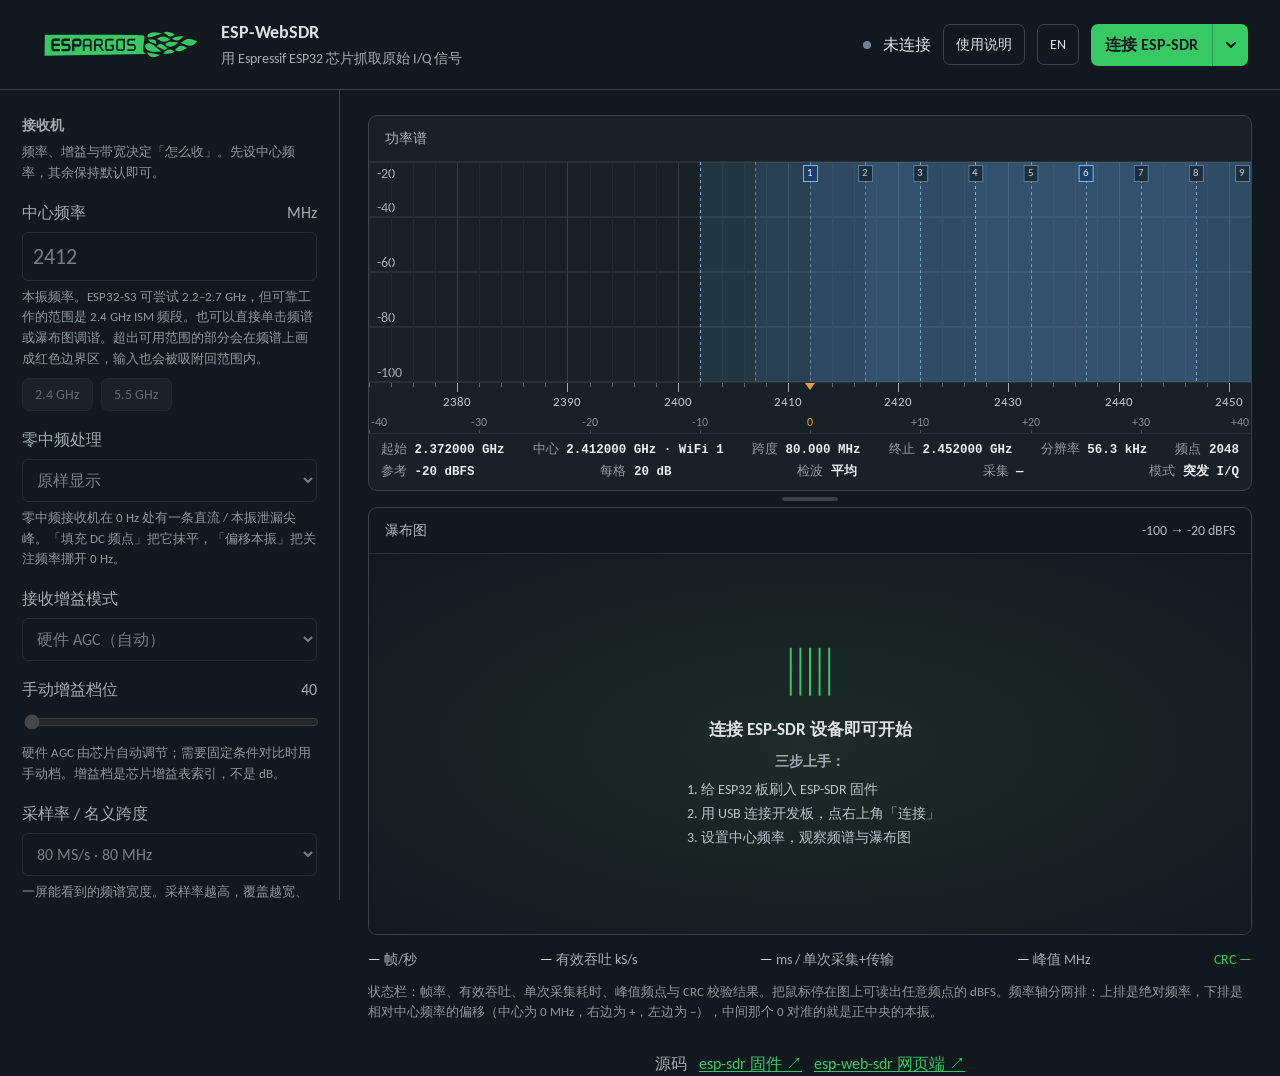
==== sdr/index.html @ feaa1a92 "add sdr/: ESP-WebSDR 中文增强版（频谱查看器 + 固件刷写器） - 上游 ESPARGOS/esp-web-sdr 的中文增强副本，GPL-3.0-or-later，LICENSE" ====
<!doctype html>
<html lang="zh-CN">
<head>
<meta charset="utf-8">
<meta name="viewport" content="width=device-width,initial-scale=1">
<title data-i18n="app.title">ESP-WebSDR · ESP32 频谱查看器</title>
<link rel="icon" type="image/png" sizes="194x194" href="favicon-194x194.png">
<link rel="icon" type="image/png" sizes="32x32" href="favicon-32x32.png">
<link rel="icon" type="image/png" sizes="16x16" href="favicon-16x16.png">
<link rel="stylesheet" href="fonts.css">
<link rel="stylesheet" href="style.css">
<script defer src="i18n.js"></script>
<script defer src="radio.js"></script>
<script defer src="app.js"></script>
<script defer src="ui.js"></script>
</head>
<body>

<header>
  <div class="brand">
    <a href="https://espargos.net/" aria-label="ESPARGOS 官网" data-i18n-aria="brand.home"><img class="brand-logo" src="espargos-logo.svg" alt="ESPARGOS" width="175" height="35"></a>
    <div>
      <h1>ESP-WebSDR</h1>
      <span data-i18n="brand.subtitle">用 Espressif ESP32 芯片抓取原始 I/Q 信号</span>
    </div>
  </div>
  <div class="connection">
    <span id="light"></span>
    <span id="status">未连接</span>
    <div id="chipIdentity" class="chip-identity" hidden>
      <span id="deviceModel" aria-live="polite" aria-describedby="chipStats" tabindex="0" hidden></span>
      <div id="chipStats" role="tooltip" hidden></div>
    </div>
    <span id="baudStatus" hidden></span>
    <button id="guideToggle" class="ghost" type="button" aria-controls="helpPanel" aria-expanded="false" data-i18n="header.guide" data-i18n-title="header.guideTitle" title="显示 / 隐藏使用说明">使用说明</button>
    <button id="langToggle" class="ghost" type="button" data-i18n="header.lang" data-i18n-title="header.langTitle" title="切换为英文界面">EN</button>
    <div class="connect-buttons">
      <button id="connect">连接 ESP-SDR</button>
      <button id="choosePort" type="button" aria-label="连接选项" data-i18n-aria="conn.menuAria" title="连接选项" aria-haspopup="menu" aria-expanded="false" aria-controls="connectMenu"><svg width="12" height="8" viewBox="0 0 12 8" aria-hidden="true"><path d="m2 2 4 4 4-4" fill="none" stroke="currentColor" stroke-width="2" stroke-linecap="round" stroke-linejoin="round"/></svg></button>
      <div id="connectMenu" role="menu" aria-label="连接选项" data-i18n-aria="conn.menuAria" hidden>
        <button id="openRecent" type="button" role="menuitem" data-i18n="conn.last">连接上次使用的设备</button>
        <button id="openOther" type="button" role="menuitem" data-i18n="conn.choose">选择串口…</button>
        <a id="openFlasher" role="menuitem" href="flash.html" target="_blank" rel="noopener noreferrer" data-i18n="conn.flash">刷写固件…</a>
      </div>
    </div>
  </div>
</header>

<!-- 使用说明：由右上角「使用说明」按钮展开，纯静态内容，不参与无线电逻辑 -->
<section id="helpPanel" hidden aria-labelledby="helpTitle">
  <h2 id="helpTitle" data-i18n="help.title">使用说明</h2>
  <div class="help-grid">
    <article>
      <h3 data-i18n="help.what.h">这是什么</h3>
      <p data-i18n="help.what.p">ESP-WebSDR 是一个纯浏览器端的频谱查看器。它通过 WebSerial 直接读串口，把 ESP32 芯片内部那条未公开的原始 I/Q 采样通道变成一台低成本的 2.4 GHz 软件无线电接收机；不经过任何服务器，数据不离开本机。</p>
    </article>
    <article>
      <h3 data-i18n="help.steps.h">三步上手</h3>
      <ol>
        <li data-i18n="help.step1">把开发板用 USB 接到电脑（优先使用板上的原生 USB 口，而不是 CH340/CP2102 那种串口桥）。</li>
        <li data-i18n="help.step2">打开「刷写固件…」，选择与芯片匹配的固件并写入。刷好后拔下设备等 5 秒再插回。</li>
        <li data-i18n="help.step3">回到本页点右上角「连接 ESP-SDR」，然后设置中心频率，频谱与瀑布图就会开始刷新。</li>
      </ol>
    </article>
    <article>
      <h3 data-i18n="help.params.h">参数怎么选</h3>
      <p data-i18n="help.params.p1">只看 2.4 GHz 有没有信号、想快速摸清环境：用「片上频谱」，80 MS/s 覆盖整段 ISM，配合 1024 或 2048 频点。</p>
      <p data-i18n="help.params.p2">想看清某个窄带信号、或需要原始 I/Q 自己做处理：用「I/Q 流」，降低采样率（例如 20 MS/s）能让每帧更长、更连续。</p>
      <p data-i18n="help.params.p3">信号弱：先确认增益（硬件 AGC 或手动调高），再考虑缩小模拟带宽压低底噪，最后才用迹线平均。</p>
    </article>
    <article>
      <h3 data-i18n="help.limits.h">重要限制</h3>
      <ul>
        <li data-i18n="help.limits.1">数据是间断的：串口带宽远小于射频采样率，除个别芯片的连续模式外，两次采集之间会丢信号，因此不适合解调连续数据。</li>
        <li data-i18n="help.limits.2">频段有限：只有 2.4 GHz 附近（ESP32-C5 额外支持 5 GHz），收不到 433 MHz、HF 或卫星信号。</li>
        <li data-i18n="help.limits.3">增益与功率未标定：dBFS 数值是相对值，不能当作绝对功率计量。</li>
        <li data-i18n="help.limits.4">仅接收：项目不提供发射实现。接收本身一般无需许可，但发射或干扰在多数地区违法。</li>
        <li data-i18n="help.limits.5">需要桌面浏览器：WebSerial 只在 Chrome、Edge、Firefox 桌面版可用，并且必须通过 HTTPS 或 localhost 打开。</li>
      </ul>
    </article>
    <article>
      <h3 data-i18n="help.faq.h">常见问题</h3>
      <dl class="faq">
        <dt data-i18n="help.faq.q1">连接失败或一直显示「未连接」？</dt>
        <dd data-i18n="help.faq.a1">确认没有别的程序占用串口（串口监视器、esptool、其他 SDR 软件）；确认已刷入 ESP-SDR 固件；插拔一次让板子复位；必要时按住 BOOT 再插入以进入下载模式重新刷写。</dd>
        <dt data-i18n="help.faq.q2">出现 CRC 错误或采样丢失？</dt>
        <dd data-i18n="help.faq.a2">页面会自动提示。降低采样率、减小 FFT 频点数、换用原生 USB 口、或按提示切换到 1 MBaud 串口速率通常都能改善。</dd>
        <dt data-i18n="help.faq.q3">频谱只有一条中间尖峰、看不到信号？</dt>
        <dd data-i18n="help.faq.a3">那是零中频的直流泄漏，正常现象。点击频谱或瀑布图可以把关注频率移开 0 Hz，也可以在「零中频处理」里选择填充 DC 频点。</dd>
        <dt data-i18n="help.faq.q4">支持哪些芯片？</dt>
        <dd data-i18n="help.faq.a4">ESP32、ESP32-S2、ESP32-S3、ESP32-C2/C3/C5/C6/C61、ESP32-H2、ESP32-S31 均可刷入 ESP-SDR；具体可用采样率、带宽与片上频谱能力由固件协商决定。</dd>
        <dt data-i18n="help.faq.q5">中间出现一块 20 MHz 宽的平坦台地？</dt>
        <dd data-i18n="help.faq.a5">那不是信号，是接收通道的模拟滤波器通带。当「模拟带宽」比「采样率 / 名义跨度」窄时，两侧会被接收机自己削掉，只剩中间这一条。判据：改中心频率它跟着走、改模拟带宽它的边缘跟着动，就是滤波器；勾选「全开」即可看到整个跨度。</dd>
        <dt data-i18n="help.faq.q6">怎么看信号占的是哪个 WiFi 信道？</dt>
        <dd data-i18n="help.faq.a6">打开「显示 2.4G WiFi 信道」，频谱上会按 20 MHz 画出信道 1–14 并标号，1/6/11 高亮（唯一互不重叠的组合）。信号压在哪条色带里就是哪个信道；鼠标悬停与「中心」读数也会直接报出信道号。</dd>
      </dl>
    </article>
    <article>
      <h3 data-i18n="help.about.h">关于本页</h3>
      <p data-i18n="help.about.p">本页是上游项目 esp-web-sdr 的中文增强版：补上了中文界面、每个控件的说明和这份指南，无线电协议与信号处理逻辑未做改动。上游项目由 ESPARGOS 团队以 GPL-3.0-or-later 发布。</p>
    </article>
  </div>
</section>

<main>
<aside>
  <div class="eyebrow" data-i18n="aside.receiver">接收机</div>
  <p class="desc" data-i18n="desc.receiver">频率、增益与带宽决定「怎么收」。先设中心频率，其余保持默认即可。</p>

  <label><span class="lbl" data-i18n="freq.label">中心频率</span> <span data-i18n="freq.unit">MHz</span><input id="frequency" type="number" min="100" max="6000" step="1" value="2412"></label>
  <p class="desc" data-i18n="desc.freq">本振频率。ESP32-S3 可尝试 2.2–2.7 GHz，但可靠工作的范围是 2.4 GHz ISM 频段。也可以直接单击频谱或瀑布图调谐。</p>
  <p id="freqNote" class="note warn" hidden></p>
  <div class="presets">
    <button data-freq="2412" data-i18n="freq.preset24">2.4 GHz</button>
    <button data-freq="5500" data-i18n="freq.preset55">5.5 GHz</button>
  </div>

  <label title="ESP32 采用零中频结构，本振就在 0 Hz，频谱中心因此会有一条直流 / 本振泄漏尖峰。" data-i18n-title="dc.hint"><span class="lbl" data-i18n="dc.label">零中频处理</span>
    <select id="dcMode">
      <option value="raw" selected data-i18n="dc.raw">原样显示</option>
      <option value="fill" data-i18n="dc.fill">填充 DC 频点</option>
      <option value="offset" data-i18n="dc.offset">偏移本振（信号离开 0 Hz）</option>
    </select>
  </label>
  <p class="desc" data-i18n="desc.dc">零中频接收机在 0 Hz 处有一条直流 / 本振泄漏尖峰。「填充 DC 频点」把它抹平，「偏移本振」把关注频率挪开 0 Hz。</p>

  <label><span class="lbl" data-i18n="gain.mode">接收增益模式</span>
    <select id="gainMode">
      <option value="HARDWARE" selected data-i18n="gain.agc">硬件 AGC（自动）</option>
      <option value="MANUAL" data-i18n="gain.manual">手动</option>
    </select>
  </label>
  <label><span class="lbl" data-i18n="gain.index">手动增益档位</span> <output id="gainValue">40</output><input id="gain" type="range" min="0" max="0" step="1" value="0" disabled></label>
  <p class="desc" data-i18n="desc.gain">硬件 AGC 由芯片自动调节；需要固定条件对比时用手动档。增益档是芯片增益表索引，不是 dB。</p>
  <p id="gainStatus" class="note"></p>

  <div id="bandwidthControl" hidden>
    <label><span class="lbl" data-i18n="bw.label">模拟带宽</span> <span data-i18n="bw.unit">MHz</span><input id="bandwidth" type="number" min="13" max="54" step="1" value="20" disabled></label>
    <label class="check"><input id="bandwidthOpen" type="checkbox" disabled><span data-i18n="bw.open">全开</span></label>
    <p class="desc" data-i18n="desc.bandwidth">接收通道的模拟滤波器带宽。越窄底噪越低，但会削掉信号边缘。它比「采样率 / 名义跨度」窄的时候，频谱两侧是被接收机自己削掉的，中间那块平坦台地只是滤波器通带、不是信号。</p>
    <p id="bandwidthNote" class="note warn" hidden></p>
  </div>

  <label><span class="lbl" data-i18n="rate.label">采样率 / 名义跨度</span>
    <select id="rate">
      <option value="4000000">4 MS/s · 4 MHz</option>
      <option value="6400000" disabled>6.4 MS/s · 6.4 MHz</option>
      <option value="8000000">8 MS/s · 8 MHz</option>
      <option value="10000000">10 MS/s · 10 MHz</option>
      <option value="10666667" disabled>10.667 MS/s · 10.667 MHz</option>
      <option value="16000000" disabled>16 MS/s · 16 MHz</option>
      <option value="20000000">20 MS/s · 20 MHz</option>
      <option value="32000000" disabled>32 MS/s · 32 MHz</option>
      <option value="40000000">40 MS/s · 40 MHz</option>
      <option value="80000000" selected>80 MS/s · 80 MHz</option>
    </select>
  </label>
  <p class="desc" data-i18n="desc.rate">一屏能看到的频谱宽度。采样率越高，覆盖越宽、单次采集越短，串口压力也越大。80 MS/s 可覆盖整个 2.4 GHz ISM 频段。</p>

  <div class="capture-modes" role="group" aria-labelledby="captureModeLabel">
    <div id="captureModeLabel" class="eyebrow" data-i18n="capture.mode">捕获模式</div>

    <div id="specControls" hidden>
      <button id="specMode" class="capture-mode" type="button" aria-pressed="false" aria-controls="specOptions" disabled data-i18n="capture.spec">片上频谱（ESP32 端 FFT）</button>
      <p class="desc" data-i18n="desc.spec">由 ESP32 自己算好 FFT 再回传：数据量小、刷新快；部分芯片还能连续采集射频。</p>
      <div id="specOptions" class="capture-options" hidden>
        <label><span class="lbl" data-i18n="spec.row">瀑布行时间</span>
          <select id="specRow" disabled>
            <option value="0" selected data-i18n="spec.rowEvery">每帧频谱</option>
            <option value="10" data-i18n="spec.row10">10 ms · 取最大</option>
            <option value="50" data-i18n="spec.row50">50 ms · 取最大</option>
          </select>
        </label>
        <label><span class="lbl" data-i18n="spec.detector">检波方式</span>
          <select id="specDetector" disabled>
            <option value="mean" selected data-i18n="spec.detMean">平均（同突发模式）</option>
            <option value="max" data-i18n="spec.detMax">最大保持（突发、跳变）</option>
          </select>
        </label>
        <p id="specNote" class="note" hidden></p>
        <p class="note"><span data-i18n="spec.credit">片上频谱由</span> <a href="https://www.z2labs.io" target="_blank" rel="noopener noreferrer">https://www.z2labs.io</a></p>
      </div>
    </div>

    <button id="iqMode" class="capture-mode" type="button" aria-pressed="true" aria-controls="iqControls" data-i18n="capture.iq">I/Q 流（电脑端 FFT）</button>
    <p class="desc" data-i18n="desc.iq">把原始 I/Q 采样传到电脑做 FFT：频点数可调、实现透明，但受串口带宽限制，采样是间断的。</p>
    <div id="iqControls" class="capture-options">
      <label id="fftControl"><span class="lbl" data-i18n="fft.bins">FFT 频点数</span>
        <select id="fft">
          <option>256</option>
          <option>512</option>
          <option>1024</option>
          <option selected>2048</option>
          <option>4096</option>
        </select>
      </label>
      <label><span class="lbl" data-i18n="iq.bits">WebSerial I/Q 位深</span>
        <select id="bits">
          <option value="8" data-i18n="bits.8">8 + 8 位（更快）</option>
          <option value="10" data-i18n="bits.10">10 + 10 位（动态更大）</option>
        </select>
      </label>
      <p class="desc" data-i18n="desc.fft">频点数越大，频率分辨率越高（RBW 越细），但每帧需要更多采样，刷新率下降。2048 是通用折中。</p>
      <p class="desc" data-i18n="desc.bits">8+8 位传输更快，适合高采样率；10+10 位量化噪声更低，弱信号更清楚。</p>
    </div>
  </div>

  <div class="divider"></div>
  <div class="eyebrow" data-i18n="display.title">显示</div>

  <label><span class="lbl" data-i18n="display.floor">底噪（Floor）</span> <output id="floorValue">−100 dBFS</output><input id="floor" type="range" min="-140" max="-40" value="-100"></label>
  <label><span class="lbl" data-i18n="display.range">动态范围（Range）</span> <output id="rangeValue">80 dB</output><input id="range" type="range" min="20" max="120" value="80"></label>
  <p class="desc" data-i18n="desc.floorRange">底噪决定瀑布图颜色从哪里开始，动态范围决定颜色覆盖多少 dB。开启「自动缩放」会按当前噪声自动调整。</p>

  <label><span class="lbl" data-i18n="display.average">迹线平均</span>
    <select id="average">
      <option value="0" data-i18n="avg.off">关闭</option>
      <option selected value="0.3" data-i18n="avg.short">短</option>
      <option value="0.65" data-i18n="avg.medium">中</option>
      <option value="0.9" data-i18n="avg.high">强</option>
    </select>
  </label>
  <p class="desc" data-i18n="desc.average">对相邻帧做指数平均，噪声更稳、弱信号更明显，但会掩盖快速变化。</p>

  <label class="check"><input id="hold" type="checkbox"><span data-i18n="display.hold">最大保持</span></label>
  <p class="desc" data-i18n="desc.hold">逐频点保留历史最大值，用来发现间歇性突发（如蓝牙广播）。</p>
  <label class="check"><input id="autoscale" type="checkbox"><span data-i18n="display.autoscale">自动缩放纵轴</span></label>
  <label class="check"><input id="wifiChannels" type="checkbox" checked><span data-i18n="display.wifi">显示 2.4G WiFi 信道</span></label>
  <p class="desc" data-i18n="desc.wifi">在频谱上标出 2.4 GHz WiFi 的 1–14 信道（每个约 20 MHz 宽）。1、6、11 三个互不重叠，图中高亮，最值得关注；信号落在哪条色带里，就说明它占着哪个信道。鼠标停在频谱上还会直接报出信道号。</p>

  <div class="actions">
    <button id="pause" disabled data-i18n="action.pause">暂停</button>
    <button id="clear" data-i18n="action.clear">清除</button>
  </div>
</aside>

<section class="display">
  <div id="error" role="alert" hidden></div>
  <div id="serialWarning" role="status" aria-live="polite" hidden><span id="serialWarningText"></span> <button id="lowerBaud" type="button">切换到 1 MBaud</button></div>
  <div id="tuningWarning" role="status" hidden></div>

  <div class="chart">
    <div class="charthead"><span data-i18n="chart.power">功率谱</span><span id="cursor"></span></div>
    <canvas id="spectrum" aria-label="接收功率谱"></canvas>
    <div id="axis" class="axis"><canvas id="axisCanvas" aria-label="频率轴：上排是绝对频率，下排是相对中心频率的偏移（MHz，中心为 0，右正左负）；滚轮缩放，拖动平移，双击回到全跨度"></canvas></div>
    <div id="meas" style="display:flex;flex-wrap:wrap;justify-content:space-between;gap:4px 18px;padding:7px 12px 9px;border-top:1px solid #293135;font:12.5px/1.45 Consolas,ui-monospace,monospace;color:#8f9ca2"></div>
  </div>

  <div id="splitter" title="拖动：调整频谱 / 瀑布图高度 · 双击：恢复默认"></div>

  <div class="chart waterfall">
    <div class="charthead"><span data-i18n="chart.waterfall">瀑布图 </span><span id="scale">−100 → −20 dBFS</span></div>
    <canvas id="waterfall" aria-label="接收瀑布图历史"></canvas>
    <div id="empty">
      <div class="empty-icon">▥</div>
      <h2 data-i18n="empty.title">连接 ESP-SDR 设备即可开始</h2>
      <p class="empty-steps"><b data-i18n="empty.lead">三步上手：</b></p>
      <ol class="empty-list">
        <li data-i18n="empty.step1">给 ESP32 板刷入 ESP-SDR 固件</li>
        <li data-i18n="empty.step2">用 USB 连接开发板，点右上角「连接」</li>
        <li data-i18n="empty.step3">设置中心频率，观察频谱与瀑布图</li>
      </ol>
    </div>
  </div>

  <footer>
    <div><b id="fps">—</b> <span id="fpsLabel" data-i18n="footer.frames">帧/秒</span></div>
    <div><b id="throughput">—</b> <span id="throughputLabel" data-i18n="footer.ksps">有效吞吐 kS/s</span></div>
    <div><b id="latency">—</b> <span id="latencyLabel" data-i18n="footer.latencyIq">ms / 单次采集+传输</span></div>
    <div><b id="peak">—</b> <span data-i18n="footer.peak">峰值 MHz</span></div>
    <div id="crc">CRC —</div>
    <nav class="source-links" aria-label="GitHub 源码">
      <span data-i18n="footer.source">源码</span>
      <a href="https://github.com/ESPARGOS/esp-sdr" target="_blank" rel="noopener noreferrer" data-i18n="footer.espSdr">esp-sdr 固件 ↗</a>
      <a href="https://github.com/ESPARGOS/esp-web-sdr" target="_blank" rel="noopener noreferrer" data-i18n="footer.espWebSdr">esp-web-sdr 网页端 ↗</a>
    </nav>
  </footer>
  <p class="desc footer-desc" data-i18n="desc.footer">状态栏：帧率、有效吞吐、单次采集耗时、峰值频点与 CRC 校验结果。把鼠标停在图上可读出任意频点的 dBFS。</p>
</section>
</main>

</body>
</html>
---- sdr/fonts.css ----
/* Carlito (Latin), from Google Fonts; licensed under the SIL Open Font License.
Copyright 2013 The Carlito Project Authors (https://github.com/googlefonts/carlito), with Reserved Font Name "Carlito"


This Font Software is licensed under the SIL Open Font License, Version 1.1.
This license is copied below, and is also available with a FAQ at:
https://scripts.sil.org/OFL


-----------------------------------------------------------
SIL OPEN FONT LICENSE Version 1.1 - 26 February 2007
-----------------------------------------------------------

PREAMBLE
The goals of the Open Font License (OFL) are to stimulate worldwide
development of collaborative font projects, to support the font creation
efforts of academic and linguistic communities, and to provide a free and
open framework in which fonts may be shared and improved in partnership
with others.

The OFL allows the licensed fonts to be used, studied, modified and
redistributed freely as long as they are not sold by themselves. The
fonts, including any derivative works, can be bundled, embedded, 
redistributed and/or sold with any software provided that any reserved
names are not used by derivative works. The fonts and derivatives,
however, cannot be released under any other type of license. The
requirement for fonts to remain under this license does not apply
to any document created using the fonts or their derivatives.

DEFINITIONS
"Font Software" refers to the set of files released by the Copyright
Holder(s) under this license and clearly marked as such. This may
include source files, build scripts and documentation.

"Reserved Font Name" refers to any names specified as such after the
copyright statement(s).

"Original Version" refers to the collection of Font Software components as
distributed by the Copyright Holder(s).

"Modified Version" refers to any derivative made by adding to, deleting,
or substituting -- in part or in whole -- any of the components of the
Original Version, by changing formats or by porting the Font Software to a
new environment.

"Author" refers to any designer, engineer, programmer, technical
writer or other person who contributed to the Font Software.

PERMISSION & CONDITIONS
Permission is hereby granted, free of charge, to any person obtaining
a copy of the Font Software, to use, study, copy, merge, embed, modify,
redistribute, and sell modified and unmodified copies of the Font
Software, subject to the following conditions:

1) Neither the Font Software nor any of its individual components,
in Original or Modified Versions, may be sold by itself.

2) Original or Modified Versions of the Font Software may be bundled,
redistributed and/or sold with any software, provided that each copy
contains the above copyright notice and this license. These can be
included either as stand-alone text files, human-readable headers or
in the appropriate machine-readable metadata fields within text or
binary files as long as those fields can be easily viewed by the user.

3) No Modified Version of the Font Software may use the Reserved Font
Name(s) unless explicit written permission is granted by the corresponding
Copyright Holder. This restriction only applies to the primary font name as
presented to the users.

4) The name(s) of the Copyright Holder(s) or the Author(s) of the Font
Software shall not be used to promote, endorse or advertise any
Modified Version, except to acknowledge the contribution(s) of the
Copyright Holder(s) and the Author(s) or with their explicit written
permission.

5) The Font Software, modified or unmodified, in part or in whole,
must be distributed entirely under this license, and must not be
distributed under any other license. The requirement for fonts to
remain under this license does not apply to any document created
using the Font Software.

TERMINATION
This license becomes null and void if any of the above conditions are
not met.

DISCLAIMER
THE FONT SOFTWARE IS PROVIDED "AS IS", WITHOUT WARRANTY OF ANY KIND,
EXPRESS OR IMPLIED, INCLUDING BUT NOT LIMITED TO ANY WARRANTIES OF
MERCHANTABILITY, FITNESS FOR A PARTICULAR PURPOSE AND NONINFRINGEMENT
OF COPYRIGHT, PATENT, TRADEMARK, OR OTHER RIGHT. IN NO EVENT SHALL THE
COPYRIGHT HOLDER BE LIABLE FOR ANY CLAIM, DAMAGES OR OTHER LIABILITY,
INCLUDING ANY GENERAL, SPECIAL, INDIRECT, INCIDENTAL, OR CONSEQUENTIAL
DAMAGES, WHETHER IN AN ACTION OF CONTRACT, TORT OR OTHERWISE, ARISING
FROM, OUT OF THE USE OR INABILITY TO USE THE FONT SOFTWARE OR FROM
OTHER DEALINGS IN THE FONT SOFTWARE.

*/
@font-face{font-family:Carlito;font-style:normal;font-weight:400;font-display:swap;src:url([data-uri]) format("woff2")}
@font-face{font-family:Carlito;font-style:normal;font-weight:700;font-display:swap;src:url([data-uri]) format("woff2")}
---- sdr/style.css ----
:root{color-scheme:dark;--bg:#11191e;--panel:#293135;--line:#394348;--muted:#a1adb2;--accent:#37c964}*{box-sizing:border-box}body{margin:0;background:var(--bg);color:#dee2e6;font:16px/1.5 Carlito,"Segoe UI",Roboto,"Helvetica Neue",Arial,"Noto Sans","Liberation Sans",sans-serif}header{height:90px;border-bottom:1px solid var(--line);display:flex;align-items:center;justify-content:space-between;padding:0 32px}.brand{display:flex;align-items:center;gap:14px}.mark{font-size:36px;color:var(--accent)}h1{font-size:22px;margin:0;font-weight:650}.brand div>span{color:var(--muted);font-size:14px;letter-spacing:0}.connection{display:flex;align-items:center;gap:12px}#light{width:8px;height:8px;background:#718096;border-radius:50%}#light.on{background:var(--accent);box-shadow:0 0 12px #37c96470}button,input,select{font:inherit}button{border:1px solid var(--line);border-radius:7px;background:#293135;color:#dee2e6;padding:9px 14px;cursor:pointer}button:hover{border-color:var(--accent)}button:disabled{opacity:.4;cursor:default}#connect{background:var(--accent);color:#11191e;border:0;font-weight:650}main{display:grid;grid-template-columns:340px minmax(0,1fr);max-width:1920px;margin:auto}aside{padding:25px 22px;border-right:1px solid var(--line)}.eyebrow{font-size:14px;letter-spacing:0;color:var(--muted);font-weight:650}label{display:block;font-size:16px;color:#c0c9cd;margin-top:17px}label>span,output{float:right;color:var(--muted)}input[type=number],select{display:block;min-width:0;font-size:16px;width:100%;background:#11191e;color:#dee2e6;border:1px solid var(--line);border-radius:6px;padding:10px;margin-top:7px}input[type=number]{font:22px Carlito,"Segoe UI",Roboto,"Helvetica Neue",Arial,"Noto Sans","Liberation Sans",sans-serif}input[type=range]{width:100%;accent-color:var(--accent);margin-top:12px}.quiet{padding:4px 0;border:0;background:none;color:var(--accent);font-size:14px}.presets,.actions,.pair{display:flex;gap:8px}.presets{margin-top:8px}.presets button{font-size:14px;padding:5px 12px}.pair label{width:50%}.actions{margin-top:12px}.actions button{flex:1;padding:8px;font-size:14px}.divider{border-top:1px solid var(--line);margin:24px 0 20px}.check{display:flex;gap:8px;align-items:center}.check input{accent-color:var(--accent)}.note{font-size:14px;color:var(--muted);line-height:1.7}.note{margin-top:22px}a{color:var(--accent);font-size:14px}.display{padding:25px 28px;min-width:0}.chart{background:#182126;border:1px solid var(--line);border-radius:9px;overflow:hidden;margin-bottom:14px;position:relative}.charthead{display:flex;justify-content:space-between;padding:12px 16px;font-size:14px;letter-spacing:0;color:#aab6bb;border-bottom:1px solid #293135}.charthead small{font-size:14px;letter-spacing:0;color:#94a2a8;margin-left:10px}canvas{display:block;width:100%}#spectrum{height:220px;cursor:crosshair}#waterfall{height:380px}.axis{display:flex;justify-content:space-between;font:14px Carlito,"Segoe UI",Roboto,"Helvetica Neue",Arial,"Noto Sans","Liberation Sans",sans-serif;padding:8px 12px;color:var(--muted);border-top:1px solid #293135}.waterfall{background:#11191e}#empty{position:absolute;inset:45px 0 0;display:flex;flex-direction:column;align-items:center;justify-content:center;text-align:center;padding:20px;background:radial-gradient(ellipse,#293b3288,transparent)}#empty[hidden]{display:none}.empty-icon{font-size:48px;color:#37c964}h2{font-size:20px;margin:15px 0 0}#empty p{color:var(--muted);max-width:400px}#empty small{color:#94a2a8}footer{display:flex;justify-content:space-between;gap:15px;flex-wrap:wrap;color:var(--muted);font-size:14px}footer b{color:#dee2e6;font:14px Carlito,"Segoe UI",Roboto,"Helvetica Neue",Arial,"Noto Sans","Liberation Sans",sans-serif}#crc{color:var(--accent)}#error{background:#49242a;border:1px solid #94515d;border-radius:7px;padding:12px;margin-bottom:16px;color:#ffd5da}@media(max-width:850px){header{padding:16px;height:auto;gap:10px}.brand div>span{display:none}.connection{gap:8px;font-size:14px}main{grid-template-columns:1fr}aside{display:grid;grid-template-columns:1fr 1fr;gap:0 16px;border-right:0;border-bottom:1px solid var(--line);padding:18px}.divider,.note,aside>.eyebrow,aside>a{grid-column:1/-1}.display{padding:18px}#cursor{display:none}.charthead{font-size:14px}#waterfall{height:340px}}

@media(max-width:850px){.pair{grid-column:1/-1}.presets{align-self:end}.actions{align-self:center}.brand h1{white-space:nowrap;font-size:18px}.brand{gap:8px}.mark{font-size:28px}.connection{gap:6px}header{padding:12px}.connection button{padding:9px 10px}}
input[type=file]{display:block;width:100%;font-size:14px;margin-top:8px}.note{margin-top:12px}
@media(min-width:851px){aside{max-height:calc(100vh - 90px);overflow-y:auto;scrollbar-color:#394348 #11191e}.display{align-self:start}}

/* ESPARGOS site palette; the transparent logo sits on its dark body color. */
.brand-logo{display:block;width:175px;height:35px;object-fit:contain;background:#11191e}header{background:#11191e}.brand h1{font-size:18px}
@media(max-width:850px){header{flex-wrap:wrap}.brand-logo{width:140px;height:28px}.brand h1{font-size:16px}.connection{margin-left:auto}}

[hidden]{display:none!important}

#rxThreshold{font-size:16px}@media(max-width:850px){#rxTriggerLabel,#triggerStatus{grid-column:1/-1}}

/* Keep larger settings text comfortable on narrow screens. */
aside>*{min-width:0}.pair label{min-width:0;flex:1}.charthead{gap:12px;flex-wrap:wrap}#empty small{font-size:14px}
@media(max-width:550px){aside{grid-template-columns:minmax(0,1fr)}.axis span:nth-child(even){display:none}}

.note:empty{display:none}
/* 模拟带宽小于跨度时的提醒（接收机会自己削掉两侧） */
.note.warn{margin-top:8px;padding:9px 11px;border:1px solid #9c8242;border-radius:7px;background:#44391e;color:#ffe3a0;font-size:12.5px;line-height:1.55}

#deviceModel{font-weight:700;color:var(--accent);white-space:nowrap}.connection{flex-wrap:wrap;justify-content:flex-end}

aside input:disabled,aside select:disabled{opacity:.5;cursor:not-allowed}#error a{font-size:inherit}

#tuningWarning{background:#44391e;border:1px solid #9c8242;border-radius:7px;padding:12px;margin-bottom:16px;color:#ffe3a0}

/* Fit source links in the display's existing bottom padding without adding height. */
.display{position:relative}
.source-links{position:absolute;bottom:1px;left:28px;right:28px;display:flex;justify-content:center;align-items:center;gap:12px;font-size:16px;line-height:22px;white-space:nowrap}
.source-links a{font-size:inherit;white-space:nowrap;text-underline-offset:2px}
.source-links a:hover{color:#dee2e6}
.source-links a:focus-visible{outline:2px solid var(--accent);outline-offset:4px}
@media(max-width:850px){.source-links{bottom:0;left:12px;right:12px;gap:8px;line-height:18px}}

#serialWarning{background:#44391e;border:1px solid #9c8242;border-radius:7px;padding:10px 12px;margin-bottom:14px;color:#ffe3a0;font-size:14px}#serialWarning button{margin-left:8px;padding:4px 10px;font-size:14px}#baudStatus{color:var(--muted);font-size:14px}
#axis{display:block;padding:0}#axisCanvas{height:50px;cursor:grab;user-select:none}#axisCanvas:active{cursor:grabbing}
#tuningWarning{display:none!important}input.offband{border-color:#9c8242!important;color:#ffe3a0}#splitter{height:12px;margin:-12px 0 2px;cursor:row-resize;position:relative;touch-action:none}#splitter::after{content:'';position:absolute;left:50%;top:4px;width:56px;height:4px;margin-left:-28px;border-radius:2px;background:#394348}#splitter:hover::after,#splitter.drag::after{background:var(--accent)}

/* Capture mode buttons keep the active mode's controls directly beneath it. */
.capture-modes{grid-column:1/-1;margin-top:24px}
.capture-mode{width:100%;min-height:54px;margin-top:12px;text-align:left;font-size:18px;font-weight:700;padding:13px 16px}
.capture-mode[aria-pressed=true]{border-color:var(--accent);background:#183b29;box-shadow:inset 4px 0 var(--accent);color:#e5ffed}
.capture-mode:focus-visible{outline:2px solid var(--accent);outline-offset:3px}
.capture-options{padding:0 12px 14px;border-left:2px solid var(--accent);margin:0 0 6px 2px}
.capture-options label:first-child{margin-top:12px}

/* Split connect button and connection actions. */
.connect-buttons{display:inline-flex;align-items:stretch;position:relative}
.connect-buttons #connect{border-radius:7px 0 0 7px}
#choosePort{display:flex;align-items:center;justify-content:center;min-width:36px;padding:9px 10px;border:0;border-left:1px solid #11191e40;border-radius:0 7px 7px 0;background:var(--accent);color:#11191e}
#choosePort:hover:not(:disabled){background:#65d889}
.connect-buttons button:focus-visible{outline:2px solid #dee2e6;outline-offset:2px;position:relative;z-index:1}

#connectMenu{position:absolute;right:0;top:calc(100% + 6px);z-index:10;min-width:210px;padding:5px;background:var(--panel);border:1px solid var(--line);border-radius:7px;box-shadow:0 8px 24px #0006}
#connectMenu[hidden]{display:none}
#connectMenu button,#connectMenu a{display:block;width:100%;padding:9px 12px;border:0;border-radius:4px;background:transparent;color:#dee2e6;text-align:left;text-decoration:none;font:inherit;white-space:nowrap}
#connectMenu button:hover:not(:disabled),#connectMenu a:hover,#connectMenu :focus-visible{background:#394348}

.chip-identity{position:relative}
#deviceModel{cursor:help}
#deviceModel:focus-visible{outline:2px solid var(--accent);outline-offset:4px;border-radius:2px}
#chipStats{display:none;position:absolute;right:0;top:calc(100% + 8px);z-index:20;width:max-content;max-width:min(340px,calc(100vw - 24px));padding:12px 14px;border:1px solid var(--line);border-radius:7px;background:var(--panel);box-shadow:0 8px 24px #0006;color:#dee2e6;font-size:14px;font-weight:400;line-height:1.7;white-space:pre-line;text-align:left}
#chipStats::before{content:'';position:absolute;left:0;right:0;top:-9px;height:9px}
.chip-identity:hover #chipStats:not([hidden]),.chip-identity:focus-within #chipStats:not([hidden]){display:block}

/* ==========================================================================
   中文增强版：控件说明、使用说明面板、语言切换按钮
   ========================================================================== */

/* 页头里的次级按钮（使用说明 / 语言切换） */
.ghost{background:transparent;padding:9px 12px;font-size:14px;white-space:nowrap}
.ghost:hover{border-color:var(--accent);color:var(--accent)}
.ghost[aria-expanded=true]{border-color:var(--accent);color:var(--accent);background:#183b29}

/* 使用说明面板：整宽折叠区，打开时把内容整体下推，不会遮挡频谱 */
#helpPanel{max-width:1920px;margin:auto;padding:22px 32px 8px;border-bottom:1px solid var(--line);background:#151e23}
#helpPanel h2{margin:0 0 14px;font-size:18px}
#helpPanel h3{margin:0 0 6px;font-size:15px;color:var(--accent)}
#helpPanel p,#helpPanel li,#helpPanel dd{font-size:14px;line-height:1.7;color:#b9c3c8;margin:4px 0}
#helpPanel ul,#helpPanel ol{margin:4px 0;padding-left:20px}
#helpPanel dt{font-size:14px;font-weight:650;color:#dee2e6;margin-top:8px}
#helpPanel dd{margin:2px 0 0}
#helpPanel .faq{margin:0}
.help-grid{display:grid;grid-template-columns:repeat(auto-fit,minmax(320px,1fr));gap:6px 30px;align-items:start}
.help-grid article{margin-bottom:14px}

/* 控件下方的一句话说明 */
.desc{font-size:13px;line-height:1.6;color:#8b979d;margin:6px 0 0}
.desc b{color:#c0c9cd}
label+.desc{margin-top:6px}
label>span.lbl{float:none}
.footer-desc{margin:12px 0 0;font-size:12.5px}
/* 页脚下方绝对定位的「源码」链接：给底部留出空间，避免与状态栏说明贴在一起 */
.display{padding-bottom:54px}

/* 空状态里的三步上手 */
#empty h2{font-size:17px;margin:8px 0 0}
.empty-steps{margin:8px 0 0;font-size:14px}
.empty-list{margin:6px 0 0;padding-left:20px;text-align:left;font-size:13.5px;line-height:1.8;color:#b9c3c8}

@media(max-width:850px){
  #helpPanel{padding:16px 14px 6px}
  .ghost{padding:8px 10px}
}
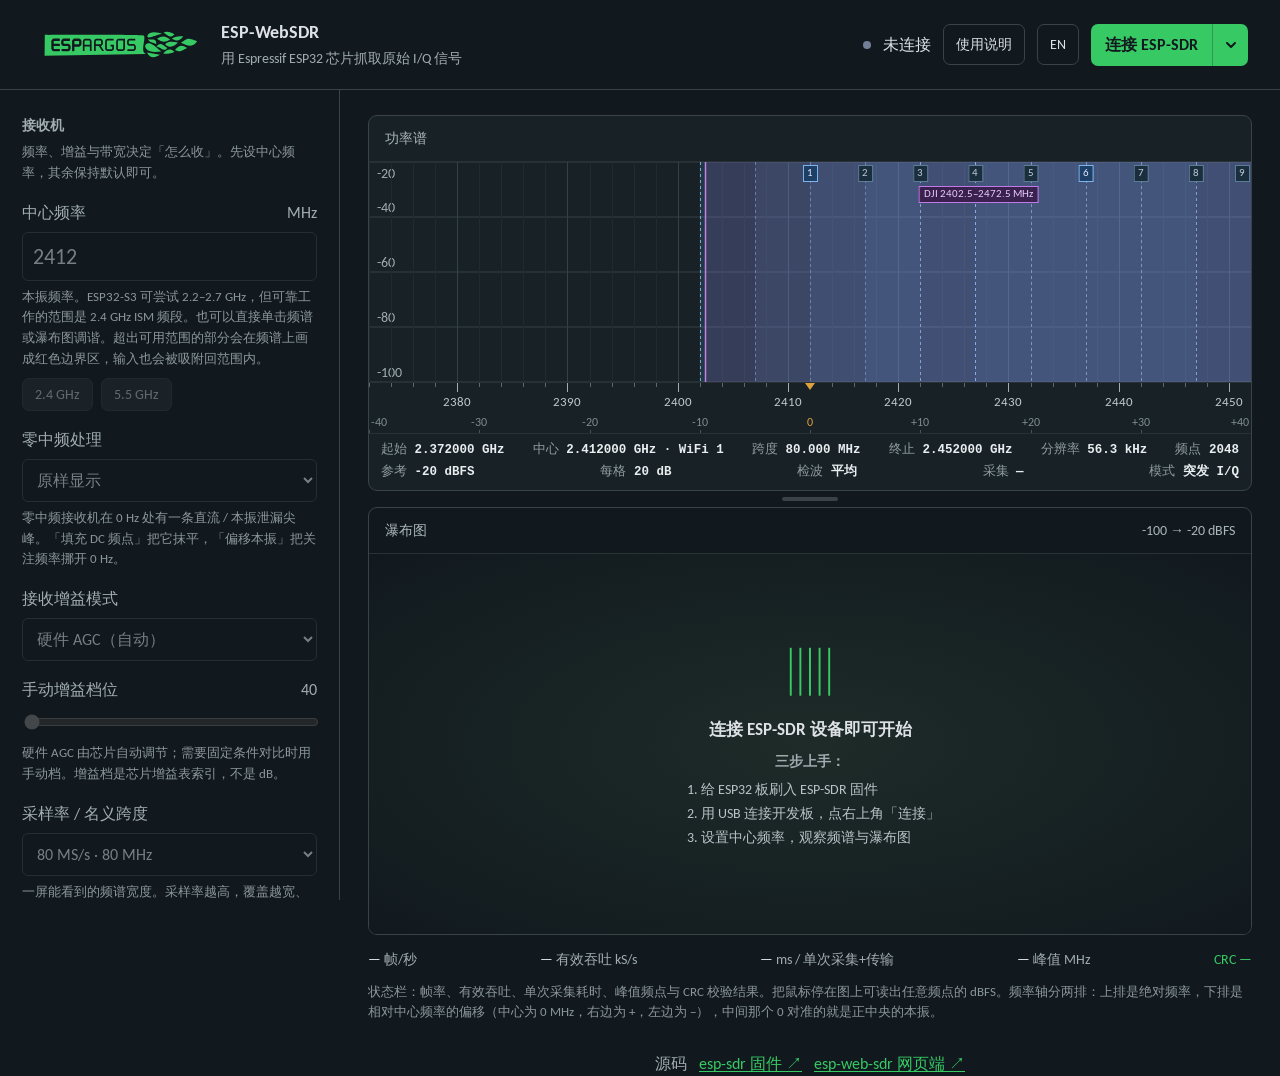
==== commit 0716fef2: "sdr: 新增 DJI 2.4G 频段标记（2402.5–2472.5 MHz） - 频谱上用淡紫底色铺出 2402.5–2472.5 MHz 区间，两侧画实线边界，区间名标在频谱上方 - 缩放时边界" ====
--- a/sdr/index.html
+++ b/sdr/index.html
@@ -227,6 +227,8 @@
   <label class="check"><input id="autoscale" type="checkbox"><span data-i18n="display.autoscale">自动缩放纵轴</span></label>
   <label class="check"><input id="wifiChannels" type="checkbox" checked><span data-i18n="display.wifi">显示 2.4G WiFi 信道</span></label>
   <p class="desc" data-i18n="desc.wifi">在频谱上标出 2.4 GHz WiFi 的 1–14 信道（每个约 20 MHz 宽）。1、6、11 三个互不重叠，图中高亮，最值得关注；信号落在哪条色带里，就说明它占着哪个信道。鼠标停在频谱上还会直接报出信道号。</p>
+  <label class="check"><input id="djiBand" type="checkbox" checked><span data-i18n="display.dji">显示 DJI 2.4G 频段</span></label>
+  <p class="desc" data-i18n="desc.dji">在频谱上标出 2402.5–2472.5 MHz 这一段——DJI 无人机图传与遥控常用的 2.4 GHz 频段范围。该区间被淡紫色覆盖、两侧画实线边界，区间名标在频谱上方。用来快速判断图传信号有没有落进这个范围；纯显示层，不影响采样与 FFT。</p>
 
   <div class="actions">
     <button id="pause" disabled data-i18n="action.pause">暂停</button>
